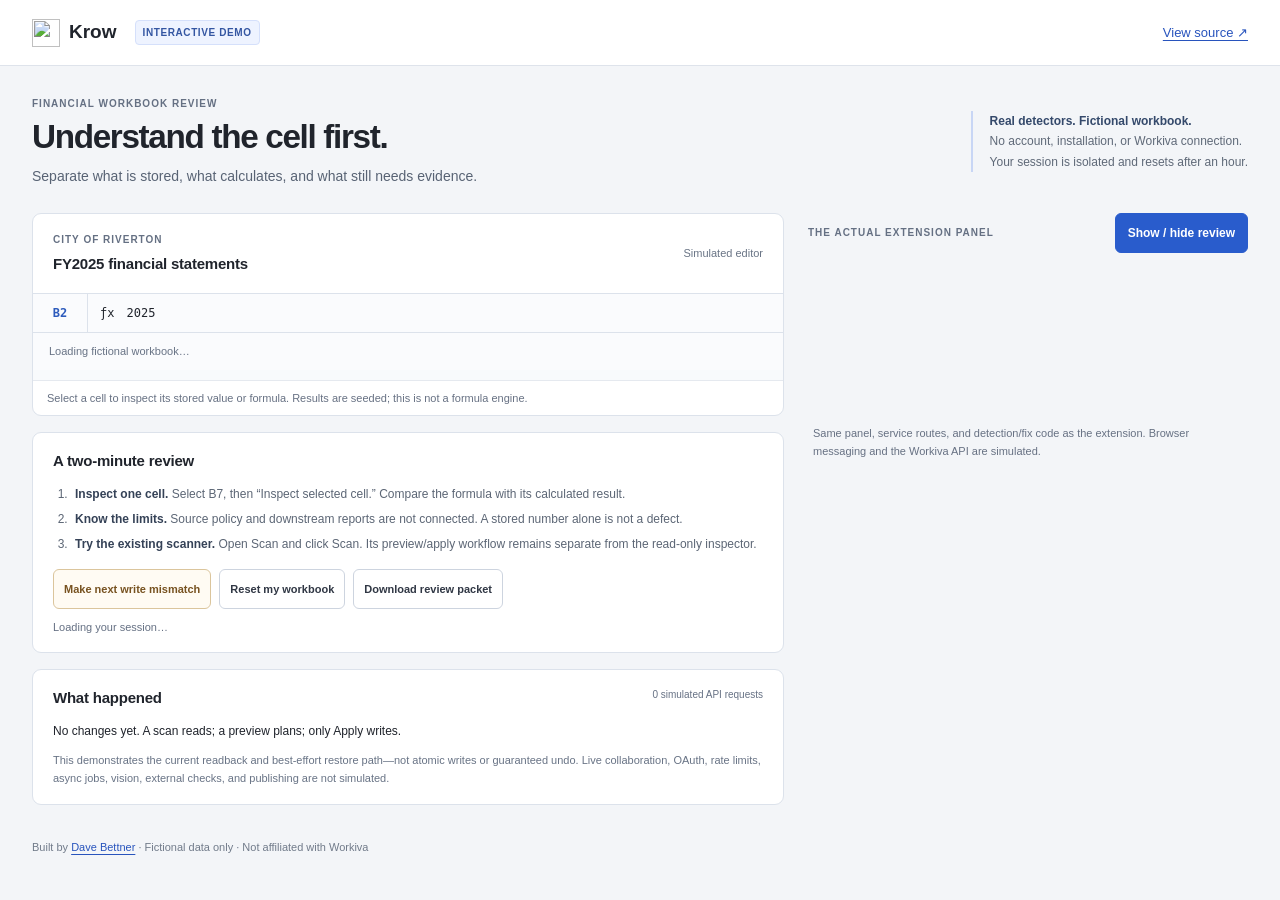
==== demo/index.html @ 52f925db "Rebrand Wingman to Krow Renames product strings, modules, extension scripts, env vars (KROW_*), the " ====
<!doctype html>
<html lang="en">
<head>
  <meta charset="utf-8">
  <meta name="viewport" content="width=device-width, initial-scale=1">
  <meta name="description" content="Try Krow's real financial-workbook detectors and guarded fixes on fictional data. No account required.">
  <title>Krow · Interactive workbook review</title>
  <link rel="icon" href="/icons/icon128.png">
  <link rel="stylesheet" href="/demo/demo.css">
  <script src="/demo/demo.js" defer></script>
  <script src="/krow-core.js" defer></script>
  <script src="/krow-inspector.js" defer></script>
  <script src="/krow-connection.js" defer></script>
  <script src="/krow-panel.js" data-krow-demo defer></script>
</head>
<body>
  <header class="topbar">
    <a class="brand" href="/"><img src="/icons/icon128.png" width="28" height="28" alt="">Krow</a>
    <span class="badge">INTERACTIVE DEMO</span>
    <a href="https://github.com/dbett4/krow" target="_blank" rel="noreferrer">View source ↗</a>
  </header>
  <main>
    <section class="intro" aria-labelledby="headline">
      <div><p class="eyebrow">FINANCIAL WORKBOOK REVIEW</p><h1 id="headline">Understand the cell first.</h1>
        <p>Separate what is stored, what calculates, and what still needs evidence.</p></div>
      <div class="simulation"><strong>Real detectors. Fictional workbook.</strong><br>No account, installation, or Workiva connection.<br>Your session is isolated and resets after an hour.</div>
    </section>
    <div class="workspace">
      <div class="workbook-column">
        <section class="workbook" aria-labelledby="workbook-title">
          <div class="workbook-heading"><div><p class="eyebrow">CITY OF RIVERTON</p><h2 id="workbook-title">FY2025 financial statements</h2></div><span class="local-label">Simulated editor</span></div>
          <div class="formula-bar"><div class="dt-formula-cell-indicator" id="address">B2</div><span aria-hidden="true">ƒx</span><output id="formula" aria-label="Selected cell content">2025</output></div>
          <div class="grid-scroll" tabindex="0" role="region" aria-label="Fictional workbook cells"><table id="grid"><caption>Loading fictional workbook…</caption></table></div>
          <nav id="sheets" aria-label="Workbook sheets"></nav>
          <p class="sheet-note">Select a cell to inspect its stored value or formula. Results are seeded; this is not a formula engine.</p>
        </section>
        <section class="guide" aria-labelledby="guide-title">
          <h2 id="guide-title">A two-minute review</h2>
          <ol><li><strong>Inspect one cell.</strong> Select B7, then “Inspect selected cell.” Compare the formula with its calculated result.</li>
            <li><strong>Know the limits.</strong> Source policy and downstream reports are not connected. A stored number alone is not a defect.</li>
            <li><strong>Try the existing scanner.</strong> Open Scan and click Scan. Its preview/apply workflow remains separate from the read-only inspector.</li></ol>
          <div class="demo-actions"><button id="failure" type="button">Make next write mismatch</button><button id="reset" type="button">Reset my workbook</button><button id="report" type="button">Download review packet</button></div>
          <p id="demo-status" role="status">Loading your session…</p>
        </section>
        <section class="receipt" aria-labelledby="receipt-title">
          <div class="section-heading"><h2 id="receipt-title">What happened</h2><span id="request-count">0 simulated API requests</span></div>
          <p id="outcome" role="status">No changes yet. A scan reads; a preview plans; only Apply writes.</p>
          <div id="trace"></div>
          <p class="limitation">This demonstrates the current readback and best-effort restore path—not atomic writes or guaranteed undo. Live collaboration, OAuth, rate limits, async jobs, vision, external checks, and publishing are not simulated.</p>
        </section>
      </div>
      <aside class="review-column" aria-label="Krow review panel">
        <div class="review-heading"><span class="eyebrow">THE ACTUAL EXTENSION PANEL</span><button id="open-panel" type="button">Show / hide review</button></div>
        <div id="panel-slot"></div>
        <p class="panel-note">Same panel, service routes, and detection/fix code as the extension. Browser messaging and the Workiva API are simulated.</p>
      </aside>
    </div>
  </main>
  <footer>Built by <a href="https://davebettner.com" target="_blank" rel="noreferrer">Dave Bettner</a> · Fictional data only · Not affiliated with Workiva</footer>
</body>
</html>
---- demo/demo.css ----
:root { color-scheme: light; font-family: Inter, -apple-system, BlinkMacSystemFont, "Segoe UI", sans-serif; color: #20242c; background: #f3f5f8; font-synthesis: none; }
* { box-sizing: border-box; }
body { margin: 0; font-size: 14px; line-height: 1.5; }
a { color: #2854bd; text-underline-offset: 3px; }
button { font: inherit; font-weight: 550; color: #303744; background: #fff; border: 1px solid #cdd4df; border-radius: 6px; min-height: 40px; padding: 8px 12px; cursor: pointer; }
button:hover { background: #edf2ff; border-color: #839bd3; }
button:active { transform: scale(.98); }
button:disabled { cursor: wait; opacity: .65; }
button:focus-visible, a:focus-visible, .grid-scroll:focus-visible { outline: 3px solid #356ce5; outline-offset: 3px; }
.topbar { height: 66px; border-bottom: 1px solid #dee3eb; background: #fff; display: flex; align-items: center; gap: 18px; padding: 0 32px; }
.brand { display: flex; align-items: center; gap: 9px; color: #20242c; font-weight: 700; font-size: 19px; text-decoration: none; }
.topbar > a:last-child { margin-left: auto; font-size: 13px; }
.badge { font-size: 10px; font-weight: 700; color: #3456a2; background: #eef3ff; border: 1px solid #d5e0fb; border-radius: 4px; padding: 4px 7px; letter-spacing: .06em; }
main { max-width: 1480px; margin: auto; padding: 30px 32px 16px; }
.intro { display: flex; align-items: center; justify-content: space-between; gap: 24px; margin-bottom: 26px; }
.eyebrow { color: #657083; font-size: 10px; font-weight: 700; letter-spacing: .10em; margin: 0 0 6px; }
h1 { font-size: clamp(25px, 2.6vw, 36px); letter-spacing: -.04em; line-height: 1.2; margin: 0 0 9px; font-weight: 650; }
.intro p:not(.eyebrow) { margin: 0; color: #586374; }
.simulation { font-size: 12px; line-height: 1.7; color: #5f6978; border-left: 2px solid #c8d6f5; padding-left: 17px; flex-shrink: 0; }
.simulation strong { color: #34496b; font-weight: 600; }
.workspace { display: grid; grid-template-columns: minmax(0, 1fr) minmax(360px, 440px); gap: 24px; align-items: start; }
.workbook-column, .review-column { min-width: 0; }
.workbook, .guide, .receipt { background: #fff; border: 1px solid #dce2eb; border-radius: 9px; overflow: hidden; }
.workbook-heading { padding: 18px 20px; display: flex; gap: 10px; justify-content: space-between; align-items: center; }
h2 { font-size: 15px; letter-spacing: -.015em; margin: 0; font-weight: 600; }
.local-label { font-size: 11px; color: #697485; white-space: nowrap; }
.formula-bar { display: flex; gap: 12px; align-items: center; min-height: 40px; border-block: 1px solid #dce2eb; font-family: ui-monospace, SFMono-Regular, monospace; font-size: 12px; padding-right: 12px; background: #fafbfd; }
#address { min-width: 55px; text-align: center; border-right: 1px solid #dce2eb; padding: 10px; color: #2d5bbc; font-weight: 600; }
#formula { white-space: pre-wrap; overflow-wrap: anywhere; }
.grid-scroll { overflow-x: auto; }
table { border-collapse: collapse; width: 100%; table-layout: fixed; font-size: 12px; font-variant-numeric: tabular-nums; }
caption { text-align: left; padding: 10px 16px; font-size: 11px; color: #687385; background: #fafbfd; }
th { background: #f5f7fa; color: #677183; font-weight: 500; height: 28px; }
th:first-child { width: 36px; }
th:nth-child(2) { width: 48%; }
td, th { border: 1px solid #e5e9ef; }
td { padding: 0; }
td button { display: block; width: 100%; border: 0; border-radius: 0; background: transparent; color: inherit; font-size: 12px; font-weight: 400; text-align: left; min-height: 40px; padding: 9px 10px; white-space: pre-wrap; overflow-wrap: anywhere; }
td.numeric button { text-align: right; }
td.selected { outline: 2px solid #3167d8; outline-offset: -2px; position: relative; }
td.selected button { background: #eff4ff; }
tr:first-child td button, tr:nth-child(7) td button { font-weight: 600; }
#sheets { display: flex; flex-wrap: wrap; gap: 4px; padding: 5px 10px; background: #f8fafc; border-bottom: 1px solid #e5e9ef; }
#sheets button { background: transparent; border: 0; border-radius: 0; font-size: 12px; color: #5c687a; }
#sheets button[aria-current="page"] { color: #2854bd; box-shadow: inset 0 -2px #3566cb; }
.sheet-note { font-size: 11px; color: #677183; padding: 9px 14px; margin: 0; }
.guide, .receipt { margin-top: 16px; padding: 17px 20px; }
ol { padding-left: 18px; color: #5c6675; font-size: 12px; margin: 12px 0 16px; }
li { padding-left: 4px; margin-bottom: 7px; }
li strong { color: #354257; font-weight: 600; }
.demo-actions { display: flex; flex-wrap: wrap; gap: 8px; }
.demo-actions button { font-size: 11px; padding: 8px 10px; }
#failure { color: #775220; border-color: #dbc59c; background: #fffbf3; }
#failure[aria-pressed="true"] { background: #fff0d0; border-color: #b78023; }
#demo-status { font-size: 11px; color: #657083; margin: 10px 0 0; }
.section-heading { display: flex; justify-content: space-between; gap: 12px; flex-wrap: wrap; }
#request-count { font-size: 10px; color: #667184; font-variant-numeric: tabular-nums; }
#outcome { font-size: 12px; margin: 12px 0; }
.trace-row { border-left: 2px solid #c9d6f2; padding: 7px 10px; margin: 8px 0; background: #f8faff; font-size: 11px; }
.trace-row strong { display: block; color: #3b4b68; margin-bottom: 3px; }
.trace-row code { white-space: pre-wrap; overflow-wrap: anywhere; font-size: 11px; }
.limitation { font-size: 11px; line-height: 1.6; color: #687385; margin: 12px 0 0; }
.review-heading { display: flex; align-items: center; justify-content: space-between; gap: 10px; min-height: 40px; margin-bottom: 9px; }
.review-heading .eyebrow { margin: 0; }
#open-panel { color: #fff; background: #295ccc; border-color: #295ccc; font-size: 12px; }
#panel-slot { min-height: 150px; }
#panel-slot #__wk_krow__ { position: relative !important; inset: auto !important; z-index: 1 !important; width: 100%; }
.panel-note { color: #677183; font-size: 11px; line-height: 1.6; padding: 0 5px; margin-top: 13px; }
footer { max-width: 1480px; margin: auto; padding: 18px 32px 30px; font-size: 11px; color: #717b8a; }
@media (max-width: 1000px) { .workspace { grid-template-columns: minmax(0, 1fr) 360px; gap: 16px; } main { padding: 24px 20px; } .intro { align-items: flex-start; } .simulation { max-width: 280px; } }
@media (max-width: 760px) { .topbar { padding: 0 16px; gap: 10px; } .badge { font-size: 8px; } .intro { display: block; } .simulation { margin-top: 18px; max-width: none; } main { padding: 22px 12px 10px; } .workspace { grid-template-columns: minmax(0, 1fr); } .review-column { grid-row: 1; } .workbook-heading { padding: 14px; } .guide, .receipt { padding: 15px; } .local-label { display: none; } footer { padding: 16px; } }
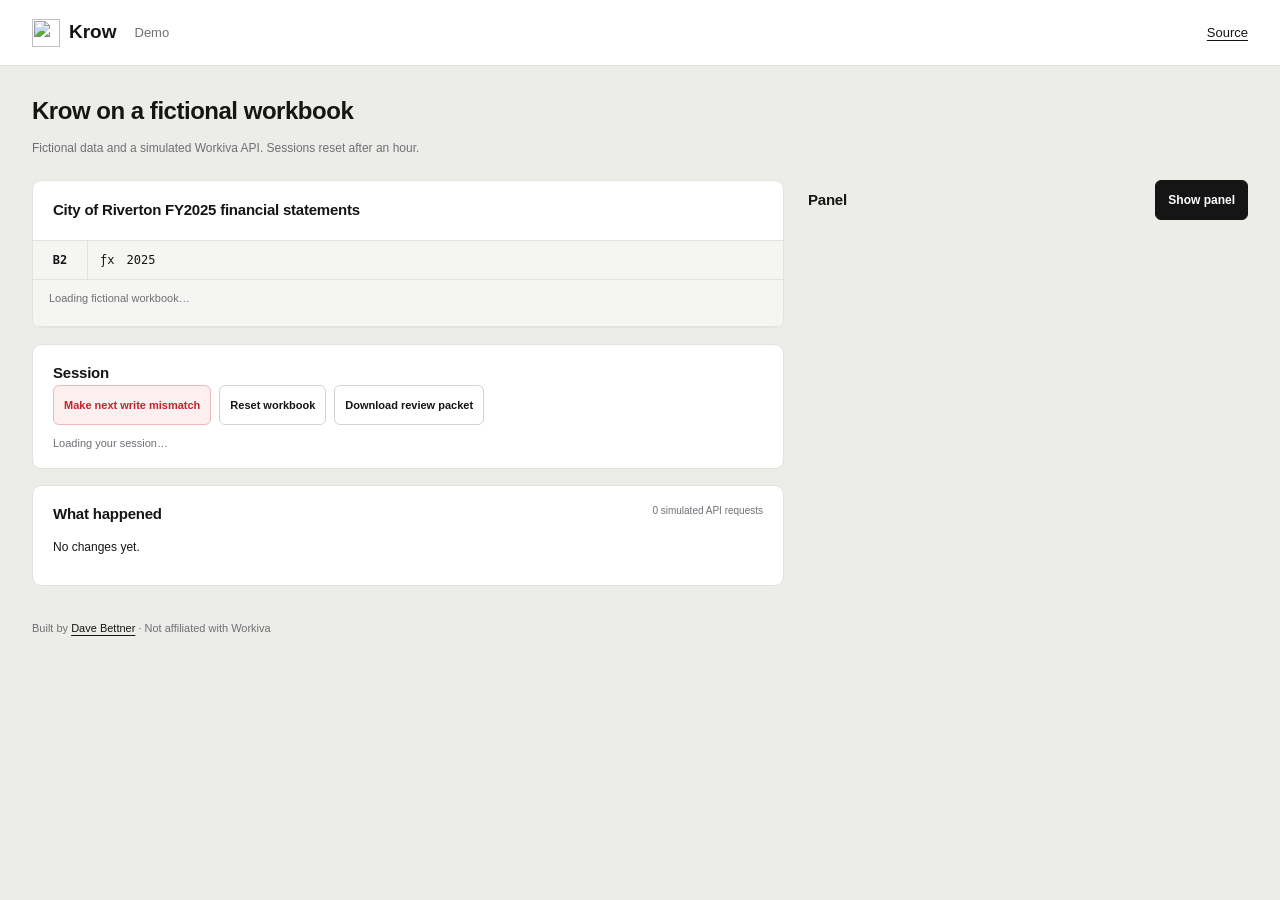
==== commit 9a272bd1: "Clean Krow's copy to Dave's design rules Panel, inspector, connection view, setup page and demo: no " ====
--- a/demo/index.html
+++ b/demo/index.html
@@ -16,46 +16,39 @@
 <body>
   <header class="topbar">
     <a class="brand" href="/"><img src="/icons/icon128.png" width="28" height="28" alt="">Krow</a>
-    <span class="badge">INTERACTIVE DEMO</span>
-    <a href="https://github.com/dbett4/krow" target="_blank" rel="noreferrer">View source ↗</a>
+    <span class="demo-label">Demo</span>
+    <a href="https://github.com/dbett4/krow" target="_blank" rel="noreferrer">Source</a>
   </header>
   <main>
     <section class="intro" aria-labelledby="headline">
-      <div><p class="eyebrow">FINANCIAL WORKBOOK REVIEW</p><h1 id="headline">Understand the cell first.</h1>
-        <p>Separate what is stored, what calculates, and what still needs evidence.</p></div>
-      <div class="simulation"><strong>Real detectors. Fictional workbook.</strong><br>No account, installation, or Workiva connection.<br>Your session is isolated and resets after an hour.</div>
+      <h1 id="headline">Krow on a fictional workbook</h1>
+      <p class="simulation">Fictional data and a simulated Workiva API. Sessions reset after an hour.</p>
     </section>
     <div class="workspace">
       <div class="workbook-column">
         <section class="workbook" aria-labelledby="workbook-title">
-          <div class="workbook-heading"><div><p class="eyebrow">CITY OF RIVERTON</p><h2 id="workbook-title">FY2025 financial statements</h2></div><span class="local-label">Simulated editor</span></div>
+          <div class="workbook-heading"><h2 id="workbook-title">City of Riverton FY2025 financial statements</h2></div>
           <div class="formula-bar"><div class="dt-formula-cell-indicator" id="address">B2</div><span aria-hidden="true">ƒx</span><output id="formula" aria-label="Selected cell content">2025</output></div>
           <div class="grid-scroll" tabindex="0" role="region" aria-label="Fictional workbook cells"><table id="grid"><caption>Loading fictional workbook…</caption></table></div>
           <nav id="sheets" aria-label="Workbook sheets"></nav>
-          <p class="sheet-note">Select a cell to inspect its stored value or formula. Results are seeded; this is not a formula engine.</p>
         </section>
         <section class="guide" aria-labelledby="guide-title">
-          <h2 id="guide-title">A two-minute review</h2>
-          <ol><li><strong>Inspect one cell.</strong> Select B7, then “Inspect selected cell.” Compare the formula with its calculated result.</li>
-            <li><strong>Know the limits.</strong> Source policy and downstream reports are not connected. A stored number alone is not a defect.</li>
-            <li><strong>Try the existing scanner.</strong> Open Scan and click Scan. Its preview/apply workflow remains separate from the read-only inspector.</li></ol>
-          <div class="demo-actions"><button id="failure" type="button">Make next write mismatch</button><button id="reset" type="button">Reset my workbook</button><button id="report" type="button">Download review packet</button></div>
+          <h2 id="guide-title">Session</h2>
+          <div class="demo-actions"><button id="failure" type="button">Make next write mismatch</button><button id="reset" type="button">Reset workbook</button><button id="report" type="button">Download review packet</button></div>
           <p id="demo-status" role="status">Loading your session…</p>
         </section>
         <section class="receipt" aria-labelledby="receipt-title">
           <div class="section-heading"><h2 id="receipt-title">What happened</h2><span id="request-count">0 simulated API requests</span></div>
-          <p id="outcome" role="status">No changes yet. A scan reads; a preview plans; only Apply writes.</p>
+          <p id="outcome" role="status">No changes yet.</p>
           <div id="trace"></div>
-          <p class="limitation">This demonstrates the current readback and best-effort restore path—not atomic writes or guaranteed undo. Live collaboration, OAuth, rate limits, async jobs, vision, external checks, and publishing are not simulated.</p>
         </section>
       </div>
       <aside class="review-column" aria-label="Krow review panel">
-        <div class="review-heading"><span class="eyebrow">THE ACTUAL EXTENSION PANEL</span><button id="open-panel" type="button">Show / hide review</button></div>
+        <div class="review-heading"><h2>Panel</h2><button id="open-panel" type="button">Show panel</button></div>
         <div id="panel-slot"></div>
-        <p class="panel-note">Same panel, service routes, and detection/fix code as the extension. Browser messaging and the Workiva API are simulated.</p>
       </aside>
     </div>
   </main>
-  <footer>Built by <a href="https://davebettner.com" target="_blank" rel="noreferrer">Dave Bettner</a> · Fictional data only · Not affiliated with Workiva</footer>
+  <footer>Built by <a href="https://davebettner.com" target="_blank" rel="noreferrer">Dave Bettner</a> · Not affiliated with Workiva</footer>
 </body>
 </html>
--- a/demo/demo.css
+++ b/demo/demo.css
@@ -1,71 +1,66 @@
-:root { color-scheme: light; font-family: Inter, -apple-system, BlinkMacSystemFont, "Segoe UI", sans-serif; color: #20242c; background: #f3f5f8; font-synthesis: none; }
+@font-face { font-family: "Krow Geist"; font-style: normal; font-display: swap; font-weight: 100 900; src: url("/fonts/geist-latin-wght-normal.woff2") format("woff2-variations"); }
+@font-face { font-family: "Krow Geist Mono"; font-style: normal; font-display: swap; font-weight: 100 900; src: url("/fonts/geist-mono-latin-wght-normal.woff2") format("woff2-variations"); }
+:root { color-scheme: light; font-family: "Krow Geist", -apple-system, BlinkMacSystemFont, "Segoe UI", sans-serif; color: #151515; background: #ecece9; font-synthesis: none; }
 * { box-sizing: border-box; }
 body { margin: 0; font-size: 14px; line-height: 1.5; }
-a { color: #2854bd; text-underline-offset: 3px; }
-button { font: inherit; font-weight: 550; color: #303744; background: #fff; border: 1px solid #cdd4df; border-radius: 6px; min-height: 40px; padding: 8px 12px; cursor: pointer; }
-button:hover { background: #edf2ff; border-color: #839bd3; }
+a { color: #151515; text-underline-offset: 3px; }
+button { font: inherit; font-weight: 550; color: #151515; background: #fff; border: 1px solid #d3d3ce; border-radius: 6px; min-height: 40px; padding: 8px 12px; cursor: pointer; }
+button:hover { background: #f5f5f3; border-color: #a3a4a8; }
 button:active { transform: scale(.98); }
 button:disabled { cursor: wait; opacity: .65; }
-button:focus-visible, a:focus-visible, .grid-scroll:focus-visible { outline: 3px solid #356ce5; outline-offset: 3px; }
-.topbar { height: 66px; border-bottom: 1px solid #dee3eb; background: #fff; display: flex; align-items: center; gap: 18px; padding: 0 32px; }
-.brand { display: flex; align-items: center; gap: 9px; color: #20242c; font-weight: 700; font-size: 19px; text-decoration: none; }
+button:focus-visible, a:focus-visible, .grid-scroll:focus-visible { outline: 3px solid #ff4f1a; outline-offset: 3px; }
+.topbar { height: 66px; border-bottom: 1px solid #e2e2de; background: #fff; display: flex; align-items: center; gap: 18px; padding: 0 32px; }
+.brand { display: flex; align-items: center; gap: 9px; color: #151515; font-weight: 700; font-size: 19px; text-decoration: none; }
 .topbar > a:last-child { margin-left: auto; font-size: 13px; }
-.badge { font-size: 10px; font-weight: 700; color: #3456a2; background: #eef3ff; border: 1px solid #d5e0fb; border-radius: 4px; padding: 4px 7px; letter-spacing: .06em; }
+.demo-label { font-size: 13px; color: #6e7076; }
 main { max-width: 1480px; margin: auto; padding: 30px 32px 16px; }
-.intro { display: flex; align-items: center; justify-content: space-between; gap: 24px; margin-bottom: 26px; }
-.eyebrow { color: #657083; font-size: 10px; font-weight: 700; letter-spacing: .10em; margin: 0 0 6px; }
-h1 { font-size: clamp(25px, 2.6vw, 36px); letter-spacing: -.04em; line-height: 1.2; margin: 0 0 9px; font-weight: 650; }
-.intro p:not(.eyebrow) { margin: 0; color: #586374; }
-.simulation { font-size: 12px; line-height: 1.7; color: #5f6978; border-left: 2px solid #c8d6f5; padding-left: 17px; flex-shrink: 0; }
-.simulation strong { color: #34496b; font-weight: 600; }
+.intro { margin-bottom: 22px; }
+h1 { font-size: 24px; letter-spacing: -.02em; line-height: 1.25; margin: 0 0 6px; font-weight: 600; }
+.simulation { font-size: 12px; line-height: 1.7; color: #6e7076; flex-shrink: 0; }
+.simulation strong { color: #46474b; font-weight: 600; }
 .workspace { display: grid; grid-template-columns: minmax(0, 1fr) minmax(360px, 440px); gap: 24px; align-items: start; }
 .workbook-column, .review-column { min-width: 0; }
-.workbook, .guide, .receipt { background: #fff; border: 1px solid #dce2eb; border-radius: 9px; overflow: hidden; }
+.workbook, .guide, .receipt { background: #fff; border: 1px solid #e2e2de; border-radius: 9px; overflow: hidden; }
 .workbook-heading { padding: 18px 20px; display: flex; gap: 10px; justify-content: space-between; align-items: center; }
 h2 { font-size: 15px; letter-spacing: -.015em; margin: 0; font-weight: 600; }
-.local-label { font-size: 11px; color: #697485; white-space: nowrap; }
-.formula-bar { display: flex; gap: 12px; align-items: center; min-height: 40px; border-block: 1px solid #dce2eb; font-family: ui-monospace, SFMono-Regular, monospace; font-size: 12px; padding-right: 12px; background: #fafbfd; }
-#address { min-width: 55px; text-align: center; border-right: 1px solid #dce2eb; padding: 10px; color: #2d5bbc; font-weight: 600; }
+.formula-bar { display: flex; gap: 12px; align-items: center; min-height: 40px; border-block: 1px solid #e2e2de; font-family: "Krow Geist Mono", ui-monospace, SFMono-Regular, monospace; font-size: 12px; padding-right: 12px; background: #f5f5f3; }
+#address { min-width: 55px; text-align: center; border-right: 1px solid #e2e2de; padding: 10px; color: #151515; font-weight: 600; }
 #formula { white-space: pre-wrap; overflow-wrap: anywhere; }
 .grid-scroll { overflow-x: auto; }
 table { border-collapse: collapse; width: 100%; table-layout: fixed; font-size: 12px; font-variant-numeric: tabular-nums; }
-caption { text-align: left; padding: 10px 16px; font-size: 11px; color: #687385; background: #fafbfd; }
-th { background: #f5f7fa; color: #677183; font-weight: 500; height: 28px; }
+caption { text-align: left; padding: 10px 16px; font-size: 11px; color: #6e7076; background: #f5f5f3; }
+th { background: #f5f5f3; color: #6e7076; font-weight: 500; height: 28px; }
 th:first-child { width: 36px; }
 th:nth-child(2) { width: 48%; }
-td, th { border: 1px solid #e5e9ef; }
+td, th { border: 1px solid #e2e2de; }
 td { padding: 0; }
 td button { display: block; width: 100%; border: 0; border-radius: 0; background: transparent; color: inherit; font-size: 12px; font-weight: 400; text-align: left; min-height: 40px; padding: 9px 10px; white-space: pre-wrap; overflow-wrap: anywhere; }
 td.numeric button { text-align: right; }
-td.selected { outline: 2px solid #3167d8; outline-offset: -2px; position: relative; }
-td.selected button { background: #eff4ff; }
+td.selected { outline: 2px solid #ff4f1a; outline-offset: -2px; position: relative; }
+td.selected button { background: #ffede6; }
 tr:first-child td button, tr:nth-child(7) td button { font-weight: 600; }
-#sheets { display: flex; flex-wrap: wrap; gap: 4px; padding: 5px 10px; background: #f8fafc; border-bottom: 1px solid #e5e9ef; }
-#sheets button { background: transparent; border: 0; border-radius: 0; font-size: 12px; color: #5c687a; }
-#sheets button[aria-current="page"] { color: #2854bd; box-shadow: inset 0 -2px #3566cb; }
-.sheet-note { font-size: 11px; color: #677183; padding: 9px 14px; margin: 0; }
+#sheets { display: flex; flex-wrap: wrap; gap: 4px; padding: 5px 10px; background: #f5f5f3; border-bottom: 1px solid #e2e2de; }
+#sheets button { background: transparent; border: 0; border-radius: 0; font-size: 12px; color: #6e7076; }
+#sheets button[aria-current="page"] { color: #151515; box-shadow: inset 0 -2px #151515; }
 .guide, .receipt { margin-top: 16px; padding: 17px 20px; }
-ol { padding-left: 18px; color: #5c6675; font-size: 12px; margin: 12px 0 16px; }
+ol { padding-left: 18px; color: #6e7076; font-size: 12px; margin: 12px 0 16px; }
 li { padding-left: 4px; margin-bottom: 7px; }
-li strong { color: #354257; font-weight: 600; }
+li strong { color: #46474b; font-weight: 600; }
 .demo-actions { display: flex; flex-wrap: wrap; gap: 8px; }
 .demo-actions button { font-size: 11px; padding: 8px 10px; }
-#failure { color: #775220; border-color: #dbc59c; background: #fffbf3; }
-#failure[aria-pressed="true"] { background: #fff0d0; border-color: #b78023; }
-#demo-status { font-size: 11px; color: #657083; margin: 10px 0 0; }
+#failure { color: #c8202a; border-color: #f0b8bb; background: #fcefef; }
+#failure[aria-pressed="true"] { background: #f9dcdd; border-color: #c8202a; }
+#demo-status { font-size: 11px; color: #6e7076; margin: 10px 0 0; }
 .section-heading { display: flex; justify-content: space-between; gap: 12px; flex-wrap: wrap; }
-#request-count { font-size: 10px; color: #667184; font-variant-numeric: tabular-nums; }
+#request-count { font-size: 10px; color: #6e7076; font-variant-numeric: tabular-nums; }
 #outcome { font-size: 12px; margin: 12px 0; }
-.trace-row { border-left: 2px solid #c9d6f2; padding: 7px 10px; margin: 8px 0; background: #f8faff; font-size: 11px; }
-.trace-row strong { display: block; color: #3b4b68; margin-bottom: 3px; }
+.trace-row { border: 1px solid #e2e2de; border-radius: 6px; padding: 7px 10px; margin: 8px 0; background: #f5f5f3; font-size: 11px; }
+.trace-row strong { display: block; color: #46474b; margin-bottom: 3px; }
 .trace-row code { white-space: pre-wrap; overflow-wrap: anywhere; font-size: 11px; }
-.limitation { font-size: 11px; line-height: 1.6; color: #687385; margin: 12px 0 0; }
 .review-heading { display: flex; align-items: center; justify-content: space-between; gap: 10px; min-height: 40px; margin-bottom: 9px; }
-.review-heading .eyebrow { margin: 0; }
-#open-panel { color: #fff; background: #295ccc; border-color: #295ccc; font-size: 12px; }
+.review-heading #open-panel { color: #fff; background: #151515; border-color: #151515; font-size: 12px; }
 #panel-slot { min-height: 150px; }
 #panel-slot #__wk_krow__ { position: relative !important; inset: auto !important; z-index: 1 !important; width: 100%; }
-.panel-note { color: #677183; font-size: 11px; line-height: 1.6; padding: 0 5px; margin-top: 13px; }
-footer { max-width: 1480px; margin: auto; padding: 18px 32px 30px; font-size: 11px; color: #717b8a; }
-@media (max-width: 1000px) { .workspace { grid-template-columns: minmax(0, 1fr) 360px; gap: 16px; } main { padding: 24px 20px; } .intro { align-items: flex-start; } .simulation { max-width: 280px; } }
-@media (max-width: 760px) { .topbar { padding: 0 16px; gap: 10px; } .badge { font-size: 8px; } .intro { display: block; } .simulation { margin-top: 18px; max-width: none; } main { padding: 22px 12px 10px; } .workspace { grid-template-columns: minmax(0, 1fr); } .review-column { grid-row: 1; } .workbook-heading { padding: 14px; } .guide, .receipt { padding: 15px; } .local-label { display: none; } footer { padding: 16px; } }
+footer { max-width: 1480px; margin: auto; padding: 18px 32px 30px; font-size: 11px; color: #6e7076; }
+@media (max-width: 1000px) { .workspace { grid-template-columns: minmax(0, 1fr) 360px; gap: 16px; } main { padding: 24px 20px; } .simulation { max-width: 280px; } }
+@media (max-width: 760px) { .topbar { padding: 0 16px; gap: 10px; } .simulation { margin-top: 18px; max-width: none; } main { padding: 22px 12px 10px; } .workspace { grid-template-columns: minmax(0, 1fr); } .review-column { grid-row: 1; } .workbook-heading { padding: 14px; } .guide, .receipt { padding: 15px; } footer { padding: 16px; } }
